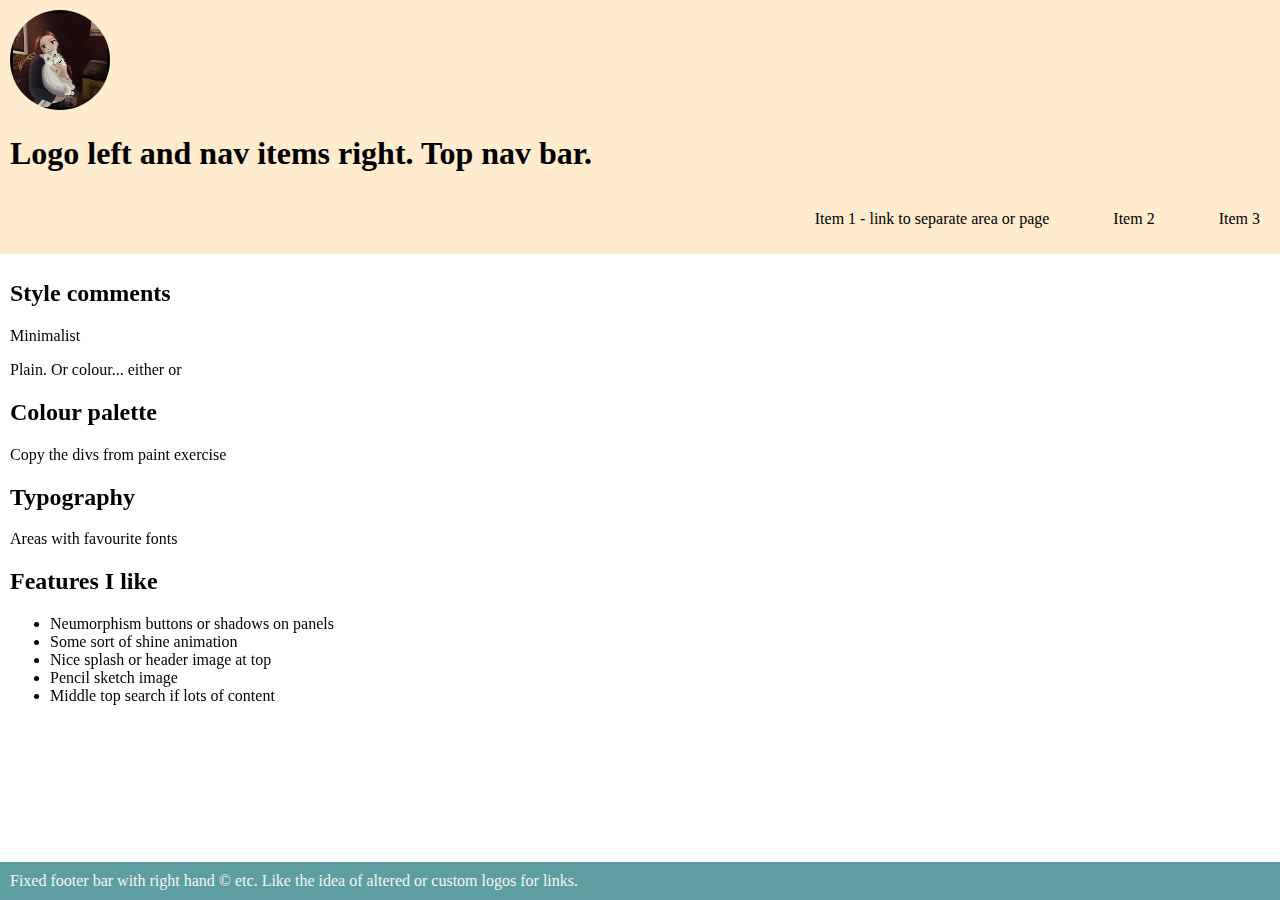
==== index.html @ b64f678e "fixing position and adding img" ====
<!DOCTYPE HTML>
<html>
<head>
<title>AG's Design Guide</title>
<link href="styles.css" rel="stylesheet">
</head>
<body>
    <header>
        <img alt="Nav avatar or logo" src="Aimi.jpeg">
        <h1>Logo left and nav items right. Top nav bar.</h1>
        <nav>
            <ul>
                <li>Item 1 - link to separate area or page</li>
                <li>Item 2</li>
                <li>Item 3</li>
            </ul>
        </nav>
    </header> 
    <main>
        <section>
            <h2>Style comments</h2>
            <p>Minimalist</p>
            <p>Plain. Or colour... either or</p>
        </section>
        <section>
            <h2>Colour palette</h2>
            <p>Copy the divs from paint exercise</p>
        </section>
        <section>
            <h2>Typography</h2>
            <p>Areas with favourite fonts</p>
        </section>
        <section>
            <h2>Features I like</h2>
            <ul>
                <li>Neumorphism buttons or shadows on panels</li>
                <li>Some sort of shine animation</li>
                <li>Nice splash or header image at top</li>
                <li>Pencil sketch image</li>
                <li>Middle top search if lots of content</li>
            </ul>
        </section>
    </main>
    <footer>Fixed footer bar with right hand &copy; etc.  Like the idea of altered or custom logos for links.</footer>   
</body>
</html>
---- styles.css ----
html {
    box-sizing: border-box;
    margin: 0;
    padding: 0;
}

body {
    margin: 0;
    padding: 0;
}

header {
    background-color: blanchedalmond;
    position: fixed;
    width: 100%;
    top: 0;
    margin: 0;
    padding: 10px;
}

img {
    border-radius: 50%;
    width: 100px;
    height: 100px;
}

nav li {
    display: inline-block;
    margin: 0 30px;
}

nav {
    float: right;
}

main {
    padding: 10px;
    position: relative;
    top: 250px;
}

footer {
    position: fixed;
    bottom: 0;
    width: 100%;
    background-color: cadetblue;
    color: whitesmoke;
    padding: 10px;
}
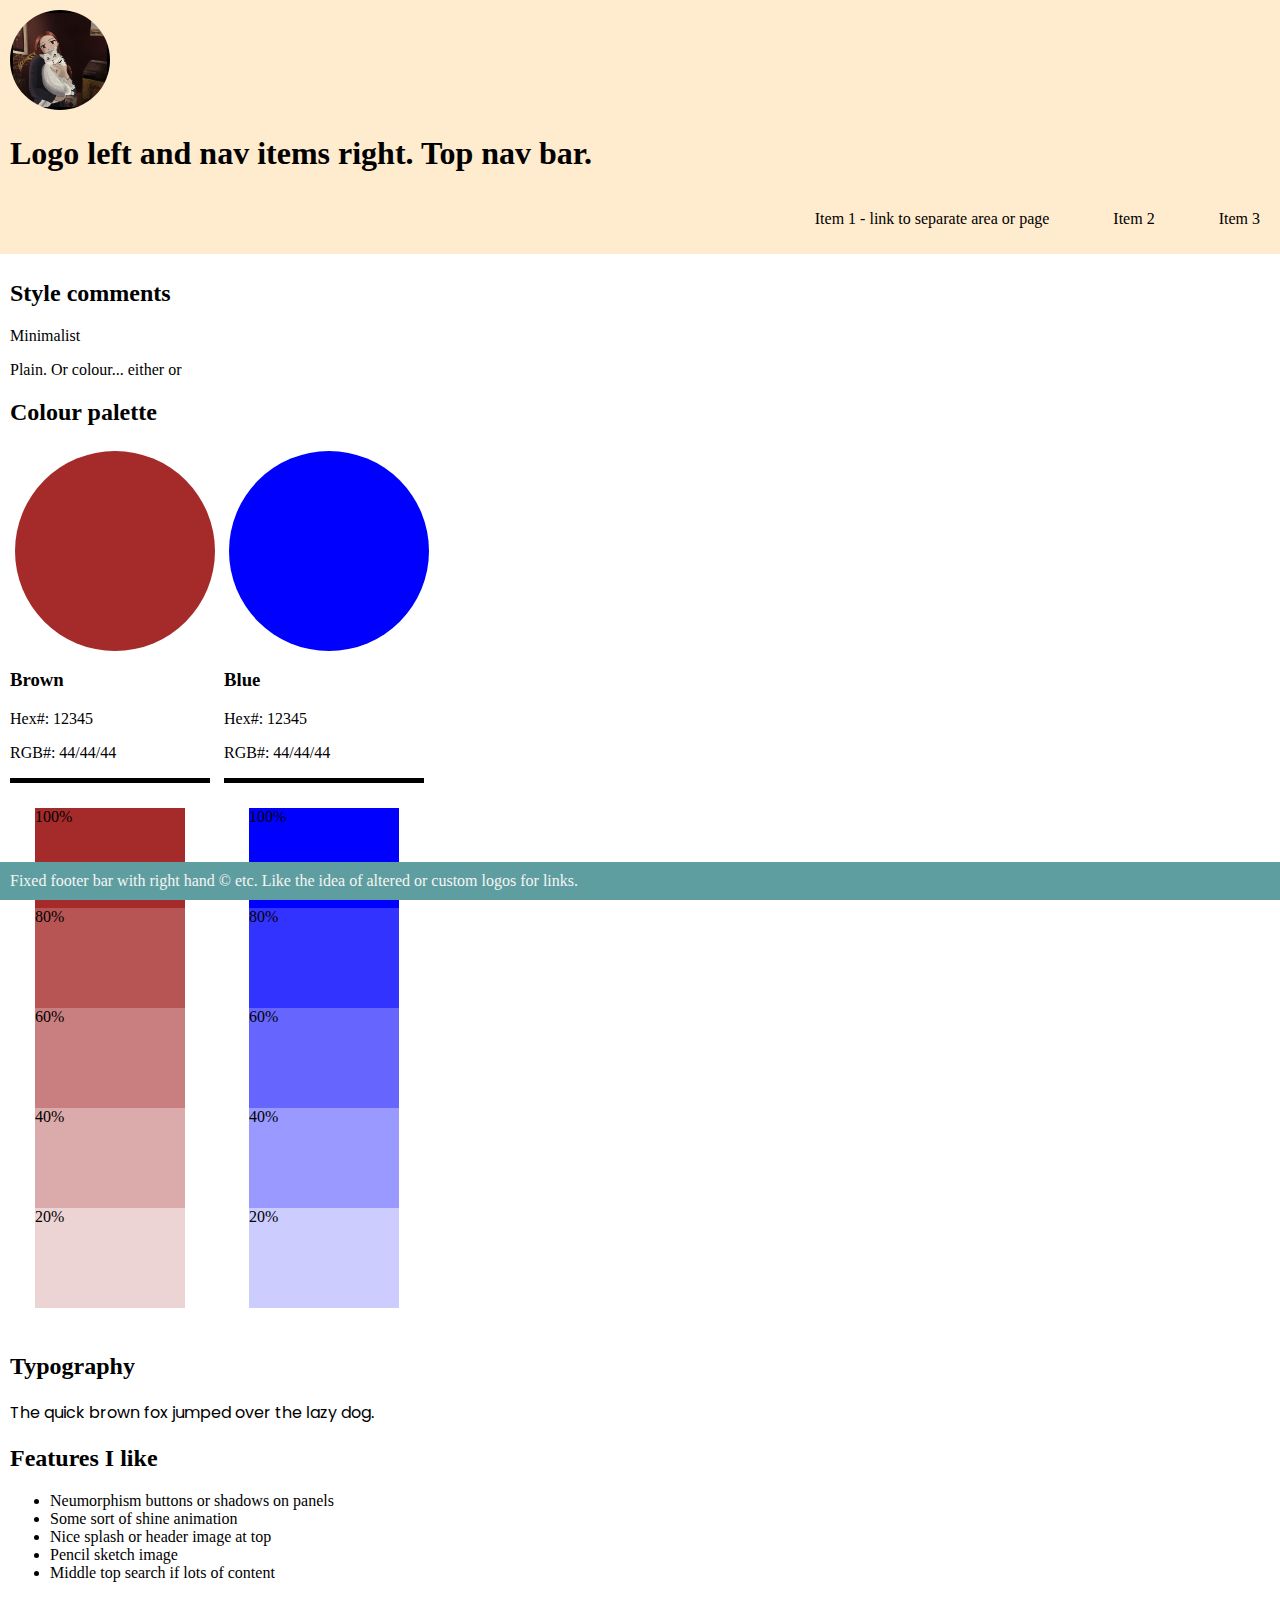
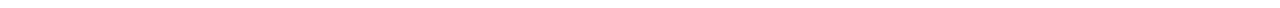
==== commit 27a700ff: "Some updates with gross colours" ====
--- a/index.html
+++ b/index.html
@@ -3,6 +3,9 @@
 <head>
 <title>AG's Design Guide</title>
 <link href="styles.css" rel="stylesheet">
+<link rel="preconnect" href="https://fonts.gstatic.com">
+<link href="https://fonts.googleapis.com/css2?family=Poppins:wght@100;300;700&display=swap" rel="stylesheet">
+<link href="https://fonts.googleapis.com/css2?family=Roboto:ital,wght@0,100;0,700;1,400&display=swap" rel="stylesheet">
 </head>
 <body>
     <header>
@@ -24,11 +27,42 @@
         </section>
         <section>
             <h2>Colour palette</h2>
-            <p>Copy the divs from paint exercise</p>
+            <div class="colourContainer">
+                <div class="brown"></div>
+                <div class="colourDetails">
+                    <h3>Brown</h3>
+                    <p>Hex#: 12345</p>
+                    <p>RGB#: 44/44/44</p>
+                </div>
+                <div class="strengthContainer">
+                    <div class="brown100">100%</div>
+                    <div class="brown80">80%</div>
+                    <div class="brown60">60%</div>
+                    <div class="brown40">40%</div>
+                    <div class="brown20">20%</div>
+                </div>
+            </div>
+            <div class="colourContainer">
+                <div class="blue"></div>
+                <div class="colourDetails">
+                    <h3>Blue</h3>
+                    <p>Hex#: 12345</p>
+                    <p>RGB#: 44/44/44</p>
+                </div>
+                <div class="strengthContainer">
+                    <div class="blue100">100%</div>
+                    <div class="blue80">80%</div>
+                    <div class="blue60">60%</div>
+                    <div class="blue40">40%</div>
+                    <div class="blue20">20%</div>
+                </div>
+            </div>
         </section>
         <section>
             <h2>Typography</h2>
-            <p>Areas with favourite fonts</p>
+            <div class="poppins">
+                The quick brown fox jumped over the lazy dog.
+            </div>
         </section>
         <section>
             <h2>Features I like</h2>
--- a/styles.css
+++ b/styles.css
@@ -16,6 +16,7 @@
     top: 0;
     margin: 0;
     padding: 10px;
+    z-index: 1;
 }
 
 img {
@@ -39,6 +40,104 @@
     top: 250px;
 }
 
+.colourContainer {
+    display: inline-block;
+}
+
+.brown {
+    display: block;
+    background-color: brown;
+    height: 200px;
+    width: 200px;
+    margin: 5px;
+    border-radius: 50%;
+    text-align: center;
+}
+
+.strengthContainer {
+    margin: 25px;
+}
+
+.brown100 {
+    background-color: rgba(165, 42, 42, 1);
+    height: 100px;
+    width: 150px;
+}
+
+.brown80 {
+    background-color: rgba(165, 42, 42, 0.8);
+    height: 100px;
+    width: 150px;
+}
+
+.brown60 {
+    background-color: rgba(165, 42, 42, 0.6);
+    height: 100px;
+    width: 150px;
+}
+
+.brown40 {
+    background-color: rgba(165, 42, 42, 0.4);
+    height: 100px;
+    width: 150px;
+}
+
+.brown20 {
+    background-color: rgba(165, 42, 42, 0.2);
+    height: 100px;
+    width: 150px;
+}
+
+
+.blue {
+    display: block;
+    background-color: rgba(0, 0, 255, 1);
+    height: 200px;
+    width: 200px;
+    margin: 5px;
+    border-radius: 50%;
+    text-align: center;
+}
+
+.blue100 {
+    background-color: rgba(0, 0, 255, 1);
+    height: 100px;
+    width: 150px;
+}
+
+.blue80 {
+    background-color: rgba(0, 0, 255, 0.8);
+    height: 100px;
+    width: 150px;
+}
+
+.blue60 {
+    background-color: rgba(0, 0, 255, 0.6);
+    height: 100px;
+    width: 150px;
+}
+
+.blue40 {
+    background-color: rgba(0, 0, 255, 0.4);
+    height: 100px;
+    width: 150px;
+}
+
+.blue20 {
+    background-color: rgba(0, 0, 255, 0.2);
+    height: 100px;
+    width: 150px;
+}
+
+.colourDetails {
+    border-bottom: 5px solid black;
+    width: 200px;
+}
+
+.poppins {
+    font-family: 'Poppins', sans-serif;
+}
+
 footer {
     position: fixed;
     bottom: 0;
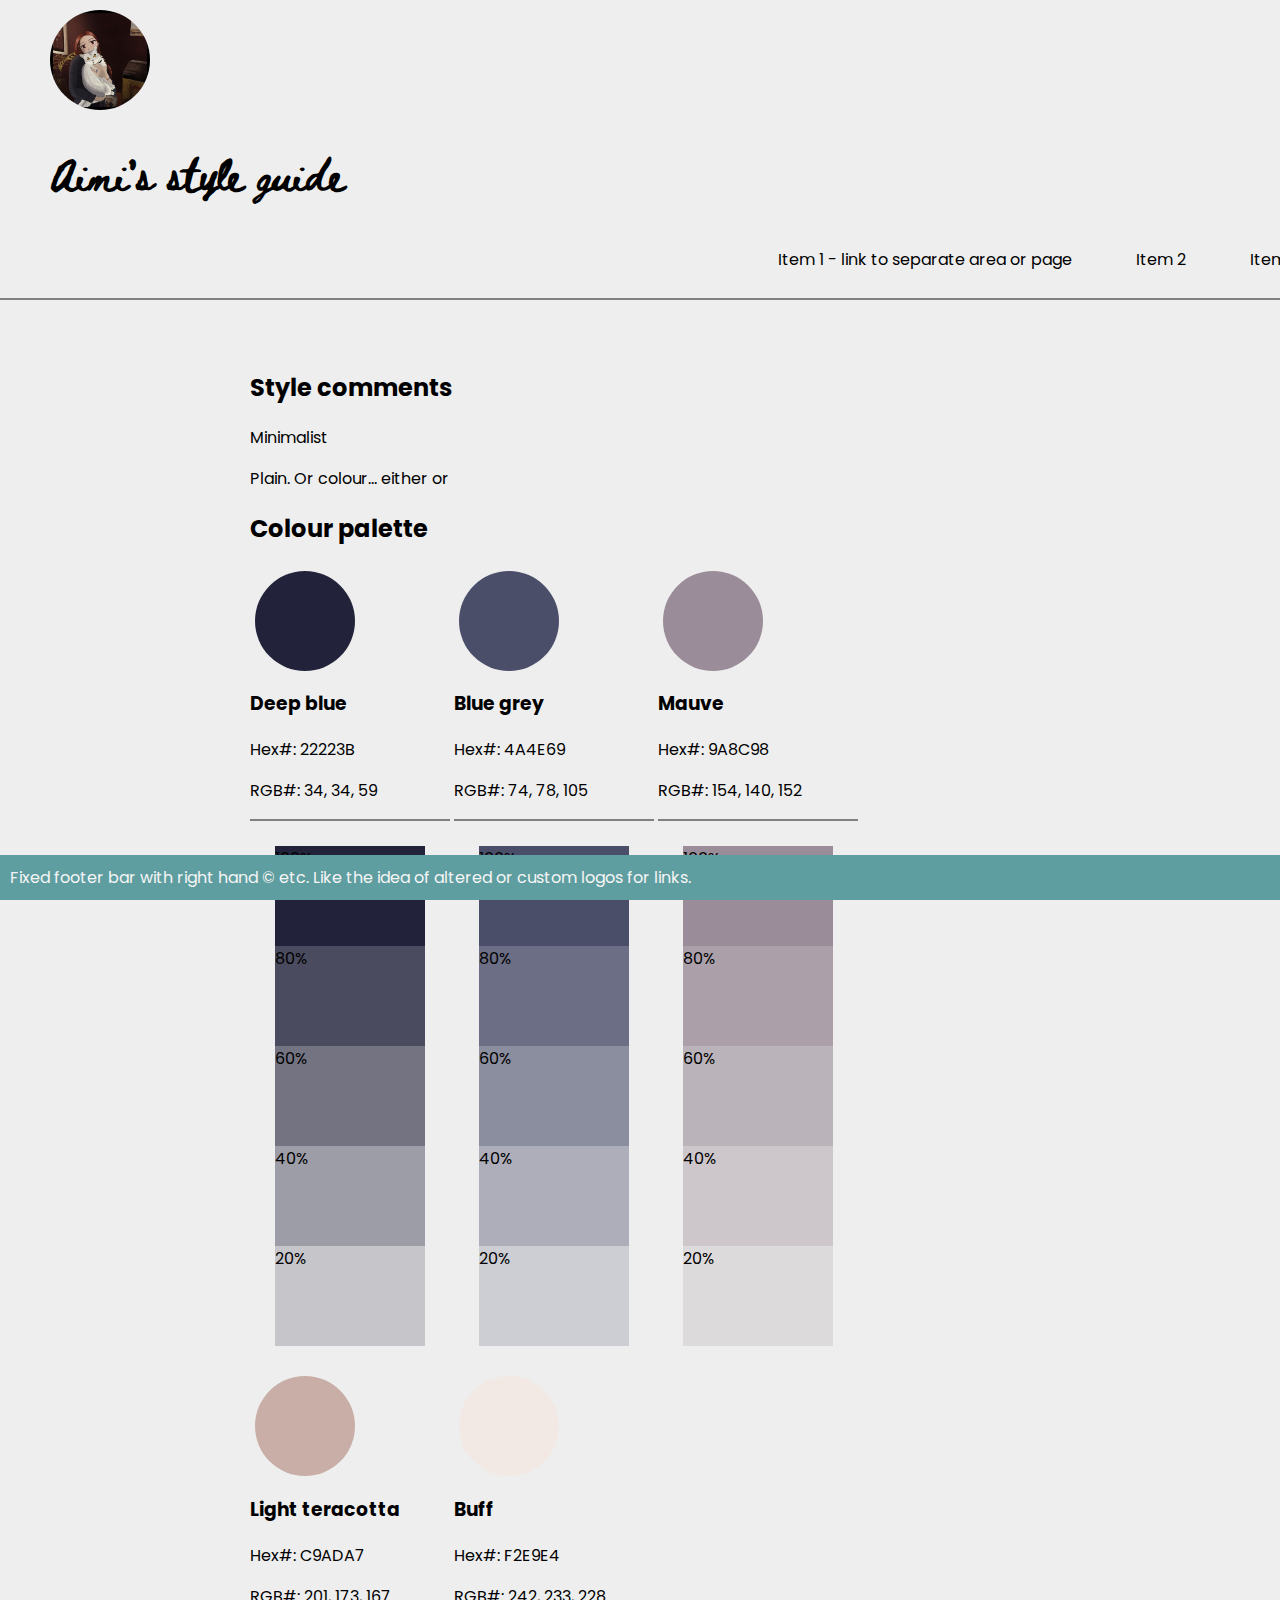
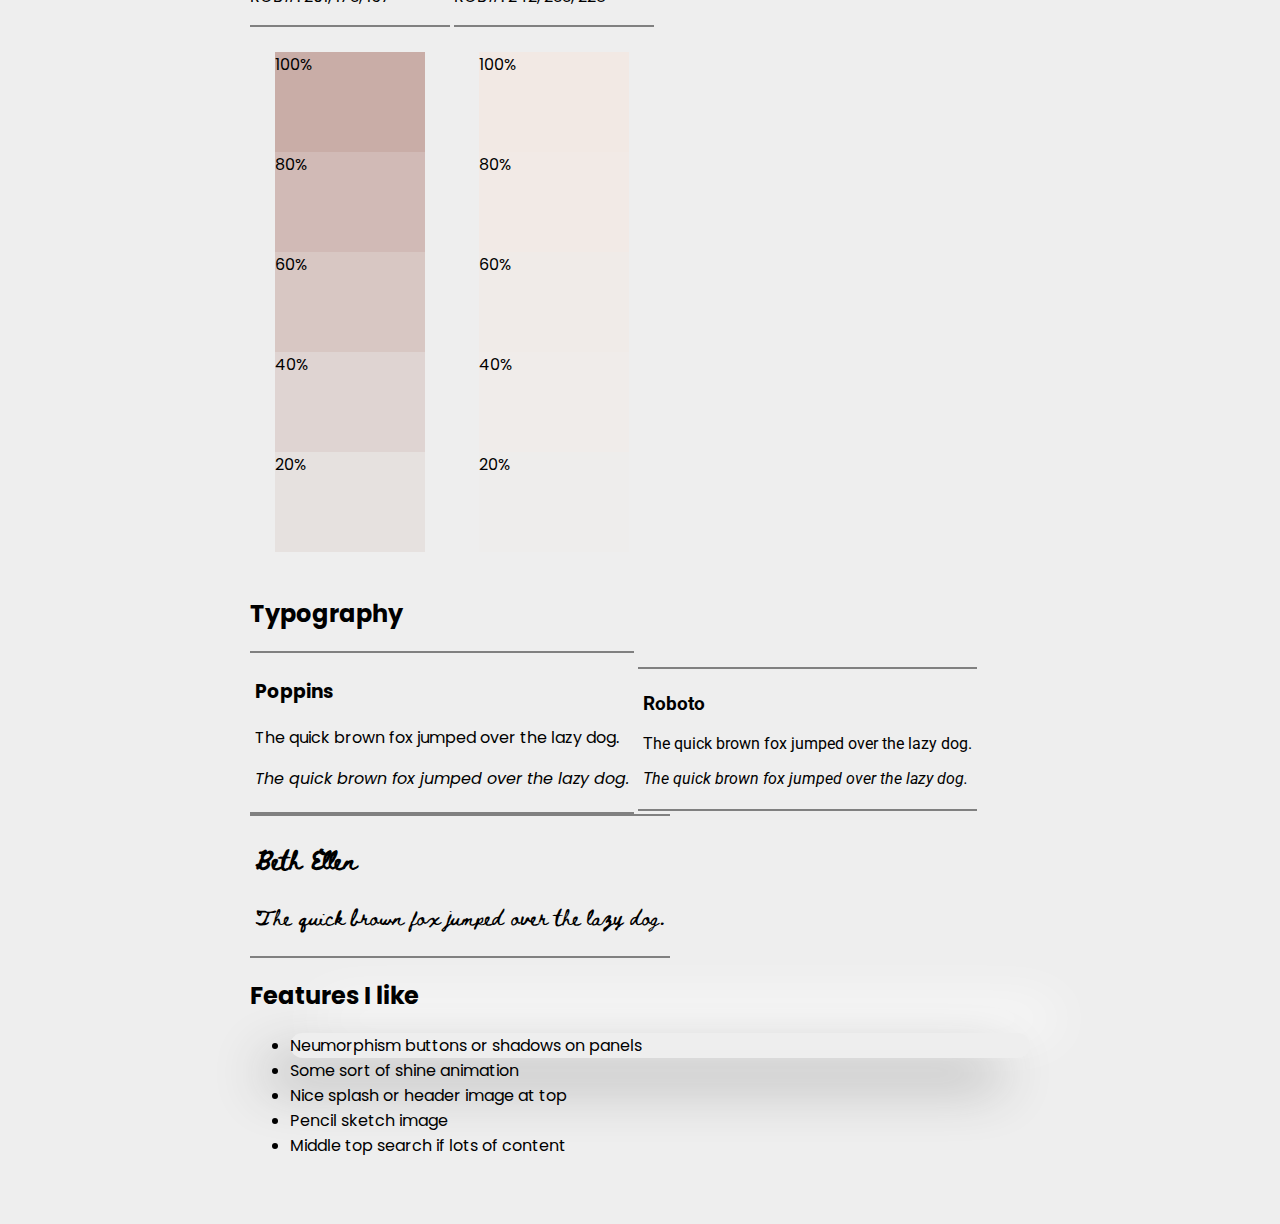
==== commit 34ce1320: "making it look nice" ====
--- a/index.html
+++ b/index.html
@@ -4,13 +4,14 @@
 <title>AG's Design Guide</title>
 <link href="styles.css" rel="stylesheet">
 <link rel="preconnect" href="https://fonts.gstatic.com">
-<link href="https://fonts.googleapis.com/css2?family=Poppins:wght@100;300;700&display=swap" rel="stylesheet">
+<link href="https://fonts.googleapis.com/css2?family=Poppins:ital,wght@0,100;0,400;0,700;1,100&display=swap" rel="stylesheet">
 <link href="https://fonts.googleapis.com/css2?family=Roboto:ital,wght@0,100;0,700;1,400&display=swap" rel="stylesheet">
+<link href="https://fonts.googleapis.com/css2?family=Beth+Ellen&display=swap" rel="stylesheet">
 </head>
 <body>
     <header>
         <img alt="Nav avatar or logo" src="Aimi.jpeg">
-        <h1>Logo left and nav items right. Top nav bar.</h1>
+        <h1>Aimi's style guide</h1>
         <nav>
             <ul>
                 <li>Item 1 - link to separate area or page</li>
@@ -28,46 +29,102 @@
         <section>
             <h2>Colour palette</h2>
             <div class="colourContainer">
-                <div class="brown"></div>
+                <div class="colour1"></div>
                 <div class="colourDetails">
-                    <h3>Brown</h3>
-                    <p>Hex#: 12345</p>
-                    <p>RGB#: 44/44/44</p>
+                    <h3>Deep blue</h3>
+                    <p>Hex#: 22223B</p>
+                    <p>RGB#: 34, 34, 59</p>
                 </div>
                 <div class="strengthContainer">
-                    <div class="brown100">100%</div>
-                    <div class="brown80">80%</div>
-                    <div class="brown60">60%</div>
-                    <div class="brown40">40%</div>
-                    <div class="brown20">20%</div>
+                    <div class="colour1-100 colourswatch">100%</div>
+                    <div class="colour1-80 colourswatch">80%</div>
+                    <div class="colour1-60 colourswatch">60%</div>
+                    <div class="colour1-40 colourswatch">40%</div>
+                    <div class="colour1-20 colourswatch">20%</div>
                 </div>
             </div>
             <div class="colourContainer">
-                <div class="blue"></div>
+                <div class="colour2"></div>
                 <div class="colourDetails">
-                    <h3>Blue</h3>
-                    <p>Hex#: 12345</p>
-                    <p>RGB#: 44/44/44</p>
+                    <h3>Blue grey</h3>
+                    <p>Hex#: 4A4E69</p>
+                    <p>RGB#: 74, 78, 105</p>
                 </div>
                 <div class="strengthContainer">
-                    <div class="blue100">100%</div>
-                    <div class="blue80">80%</div>
-                    <div class="blue60">60%</div>
-                    <div class="blue40">40%</div>
-                    <div class="blue20">20%</div>
+                    <div class="colour2-100 colourswatch">100%</div>
+                    <div class="colour2-80 colourswatch">80%</div>
+                    <div class="colour2-60 colourswatch">60%</div>
+                    <div class="colour2-40 colourswatch">40%</div>
+                    <div class="colour2-20 colourswatch">20%</div>
+                </div>
+            </div>
+            <div class="colourContainer">
+                <div class="colour3"></div>
+                <div class="colourDetails">
+                    <h3>Mauve</h3>
+                    <p>Hex#: 9A8C98</p>
+                    <p>RGB#: 154, 140, 152</p>
+                </div>
+                <div class="strengthContainer">
+                    <div class="colour3-100 colourswatch">100%</div>
+                    <div class="colour3-80 colourswatch">80%</div>
+                    <div class="colour3-60 colourswatch">60%</div>
+                    <div class="colour3-40 colourswatch">40%</div>
+                    <div class="colour3-20 colourswatch">20%</div>
+                </div>
+            </div>
+            <div class="colourContainer">
+                <div class="colour4"></div>
+                <div class="colourDetails">
+                    <h3>Light teracotta</h3>
+                    <p>Hex#: C9ADA7</p>
+                    <p>RGB#: 201, 173, 167</p>
+                </div>
+                <div class="strengthContainer">
+                    <div class="colour4-100 colourswatch">100%</div>
+                    <div class="colour4-80 colourswatch">80%</div>
+                    <div class="colour4-60 colourswatch">60%</div>
+                    <div class="colour4-40 colourswatch">40%</div>
+                    <div class="colour4-20 colourswatch">20%</div>
+                </div>
+            </div>
+            <div class="colourContainer">
+                <div class="colour5"></div>
+                <div class="colourDetails">
+                    <h3>Buff</h3>
+                    <p>Hex#: F2E9E4</p>
+                    <p>RGB#: 242, 233, 228</p>
+                </div>
+                <div class="strengthContainer">
+                    <div class="colour5-100 colourswatch">100%</div>
+                    <div class="colour5-80 colourswatch">80%</div>
+                    <div class="colour5-60 colourswatch">60%</div>
+                    <div class="colour5-40 colourswatch">40%</div>
+                    <div class="colour5-20 colourswatch">20%</div>
                 </div>
             </div>
         </section>
         <section>
             <h2>Typography</h2>
-            <div class="poppins">
-                The quick brown fox jumped over the lazy dog.
+            <div class="fontcontainer">
+                <h3>Poppins</h3>
+                <p>The quick brown fox jumped over the lazy dog.</p>
+                <p class="italic">The quick brown fox jumped over the lazy dog.</p>
+            </div>
+            <div class="fontcontainer font2">
+                <h3>Roboto</h3>
+                <p>The quick brown fox jumped over the lazy dog.</p>
+                <p class="italic">The quick brown fox jumped over the lazy dog.</p>
+            </div>
+            <div class="fontcontainer font3">
+                <h3>Beth Ellen</h3>
+                <p>The quick brown fox jumped over the lazy dog.</p>
             </div>
         </section>
         <section>
             <h2>Features I like</h2>
             <ul>
-                <li>Neumorphism buttons or shadows on panels</li>
+                <div class="neumopanel"><li>Neumorphism buttons or shadows on panels</li></div>
                 <li>Some sort of shine animation</li>
                 <li>Nice splash or header image at top</li>
                 <li>Pencil sketch image</li>
--- a/styles.css
+++ b/styles.css
@@ -2,27 +2,39 @@
     box-sizing: border-box;
     margin: 0;
     padding: 0;
+    font-family: 'Poppins', sans-serif;
 }
 
 body {
     margin: 0;
     padding: 0;
+    background-color: rgb(238, 238, 238);
 }
 
 header {
-    background-color: blanchedalmond;
+    background-color: rgb(238, 238, 238);
     position: fixed;
     width: 100%;
     top: 0;
     margin: 0;
-    padding: 10px;
+    padding: 10px 50px;
     z-index: 1;
+    border-bottom: 2px solid grey;
+}
+
+h1 {
+    font-family: 'Beth Ellen', cursive;
 }
 
 img {
     border-radius: 50%;
     width: 100px;
     height: 100px;
+}
+
+nav {
+    float: right;
+    display: inline;
 }
 
 nav li {
@@ -30,25 +42,21 @@
     margin: 0 30px;
 }
 
-nav {
-    float: right;
-}
-
 main {
-    padding: 10px;
+    padding: 50px 250px;
     position: relative;
-    top: 250px;
+    top: 300px;
 }
 
 .colourContainer {
     display: inline-block;
 }
 
-.brown {
-    display: block;
-    background-color: brown;
-    height: 200px;
-    width: 200px;
+.colour1 {
+    display: block;
+    background-color: rgba(34, 34, 59, 1);
+    height: 100px;
+    width: 100px;
     margin: 5px;
     border-radius: 50%;
     text-align: center;
@@ -58,84 +66,181 @@
     margin: 25px;
 }
 
-.brown100 {
-    background-color: rgba(165, 42, 42, 1);
+.colourswatch {
     height: 100px;
     width: 150px;
 }
 
-.brown80 {
-    background-color: rgba(165, 42, 42, 0.8);
-    height: 100px;
-    width: 150px;
-}
-
-.brown60 {
-    background-color: rgba(165, 42, 42, 0.6);
-    height: 100px;
-    width: 150px;
-}
-
-.brown40 {
-    background-color: rgba(165, 42, 42, 0.4);
-    height: 100px;
-    width: 150px;
-}
-
-.brown20 {
-    background-color: rgba(165, 42, 42, 0.2);
-    height: 100px;
-    width: 150px;
-}
-
-
-.blue {
-    display: block;
-    background-color: rgba(0, 0, 255, 1);
-    height: 200px;
+.colour1-100 {
+    background-color: rgba(34, 34, 59, 1);
+}
+
+.colour1-80 {
+    background-color: rgba(34, 34, 59, 0.8);
+}
+
+.colour1-60 {
+    background-color: rgba(34, 34, 59, 0.6);
+}
+
+.colour1-40 {
+    background-color: rgba(34, 34, 59, 0.4);
+}
+
+.colour1-20 {
+    background-color: rgba(34, 34, 59, 0.2);
+}
+
+
+.colour2 {
+    display: block;
+    background-color: rgba(74, 78, 105, 1);
+    height: 100px;
+    width: 100px;
+    margin: 5px;
+    border-radius: 50%;
+    text-align: center;
+}
+
+.colour2-100 {
+    background-color: rgba(74, 78, 105, 1);
+}
+
+.colour2-80 {
+    background-color: rgba(74, 78, 105, 0.8);
+}
+
+.colour2-60 {
+    background-color: rgba(74, 78, 105, 0.6);
+}
+
+.colour2-40 {
+    background-color: rgba(74, 78, 105, 0.4);
+}
+
+.colour2-20 {
+    background-color: rgba(74, 78, 105, 0.2);
+}
+
+.colour3 {
+    display: block;
+    background-color: rgba(154, 140, 152, 1);
+    height: 100px;
+    width: 100px;
+    margin: 5px;
+    border-radius: 50%;
+    text-align: center;
+}
+
+.colour3-100 {
+    background-color: rgba(154, 140, 152, 1);
+}
+
+.colour3-80 {
+    background-color: rgba(154, 140, 152, 0.8);
+}
+
+.colour3-60 {
+    background-color: rgba(154, 140, 152, 0.6);
+}
+
+.colour3-40 {
+    background-color: rgba(154, 140, 152, 0.4);
+}
+
+.colour3-20 {
+    background-color: rgba(154, 140, 152, 0.2);
+}
+
+.colour4 {
+    display: block;
+    background-color: rgba(201, 173, 167, 1);
+    height: 100px;
+    width: 100px;
+    margin: 5px;
+    border-radius: 50%;
+    text-align: center;
+}
+
+.colour4-100 {
+    background-color: rgba(201, 173, 167, 1);
+}
+
+.colour4-80 {
+    background-color: rgba(201, 173, 167, 0.8);
+}
+
+.colour4-60 {
+    background-color: rgba(201, 173, 167, 0.6);
+}
+
+.colour4-40 {
+    background-color: rgba(201, 173, 167, 0.4);
+}
+
+.colour4-20 {
+    background-color: rgba(201, 173, 167, 0.2);
+}
+
+.colour5 {
+    display: block;
+    background-color: rgba(242, 233, 228, 1);
+    height: 100px;
+    width: 100px;
+    margin: 5px;
+    border-radius: 50%;
+    text-align: center;
+}
+
+.colour5-100 {
+    background-color: rgba(242, 233, 228, 1);
+}
+
+.colour5-80 {
+    background-color: rgba(242, 233, 228, 0.8);
+}
+
+.colour5-60 {
+    background-color: rgba(242, 233, 228, 0.6);
+}
+
+.colour5-40 {
+    background-color: rgba(242, 233, 228, 0.4);
+}
+
+.colour5-20 {
+    background-color: rgba(242, 233, 228, 0.2);
+}
+
+.colourDetails {
+    border-bottom: 2px solid grey;
     width: 200px;
-    margin: 5px;
-    border-radius: 50%;
-    text-align: center;
-}
-
-.blue100 {
-    background-color: rgba(0, 0, 255, 1);
-    height: 100px;
-    width: 150px;
-}
-
-.blue80 {
-    background-color: rgba(0, 0, 255, 0.8);
-    height: 100px;
-    width: 150px;
-}
-
-.blue60 {
-    background-color: rgba(0, 0, 255, 0.6);
-    height: 100px;
-    width: 150px;
-}
-
-.blue40 {
-    background-color: rgba(0, 0, 255, 0.4);
-    height: 100px;
-    width: 150px;
-}
-
-.blue20 {
-    background-color: rgba(0, 0, 255, 0.2);
-    height: 100px;
-    width: 150px;
-}
-
-.colourDetails {
-    border-bottom: 5px solid black;
-    width: 200px;
-}
-
-.poppins {
-    font-family: 'Poppins', sans-serif;
+}
+
+.fontcontainer {
+    border-top: 2px solid grey;
+    border-bottom: 2px solid grey;
+    display: inline-block;
+    padding: 5px;
+}
+
+.italic {
+    font-style: italic;
+}
+
+.font2 {
+    font-family: 'Roboto', sans-serif;
+}
+
+.font3 {
+    font-family: 'Beth Ellen', 'cursive';
+}
+
+.neumopanel {
+    border-radius: 57px;
+    background: #eeeeee;
+    box-shadow:  -27px 27px 54px #ababab,
+             27px -27px 54px #ffffff;
 }
 
 footer {
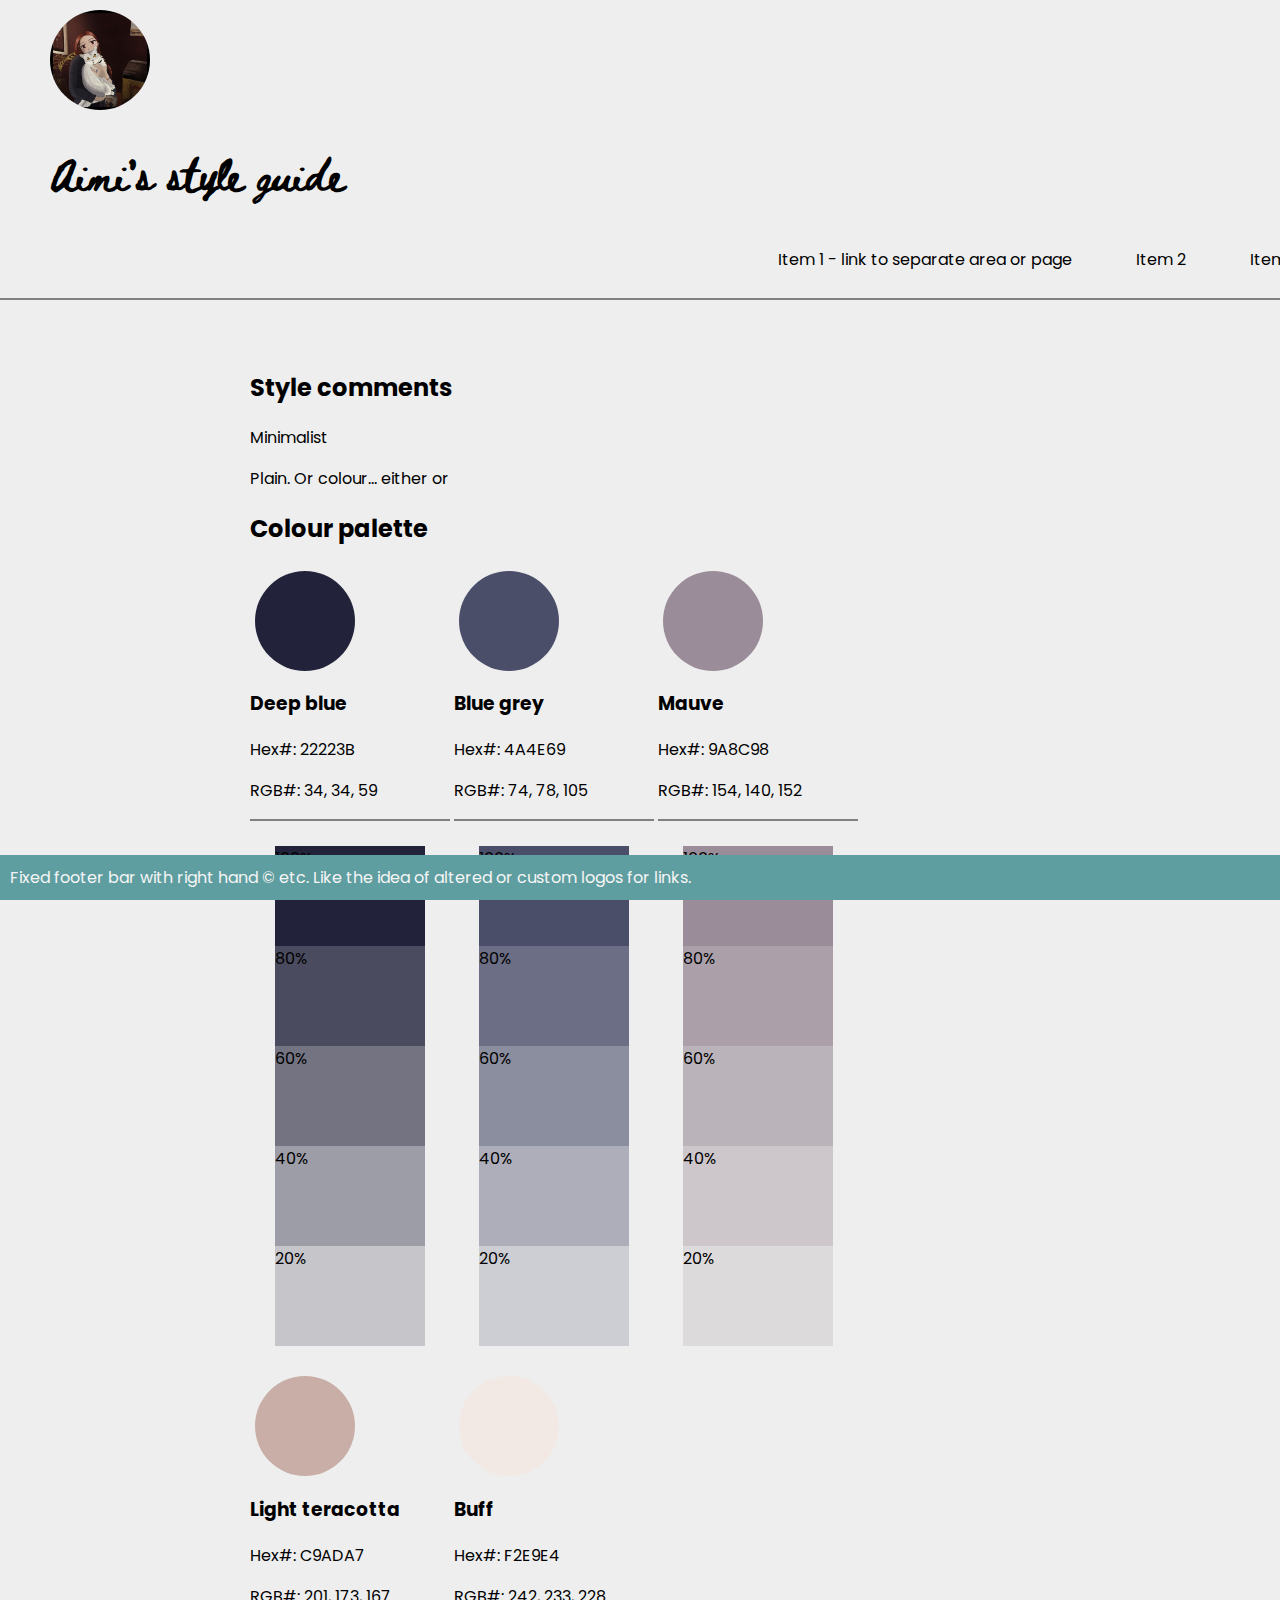
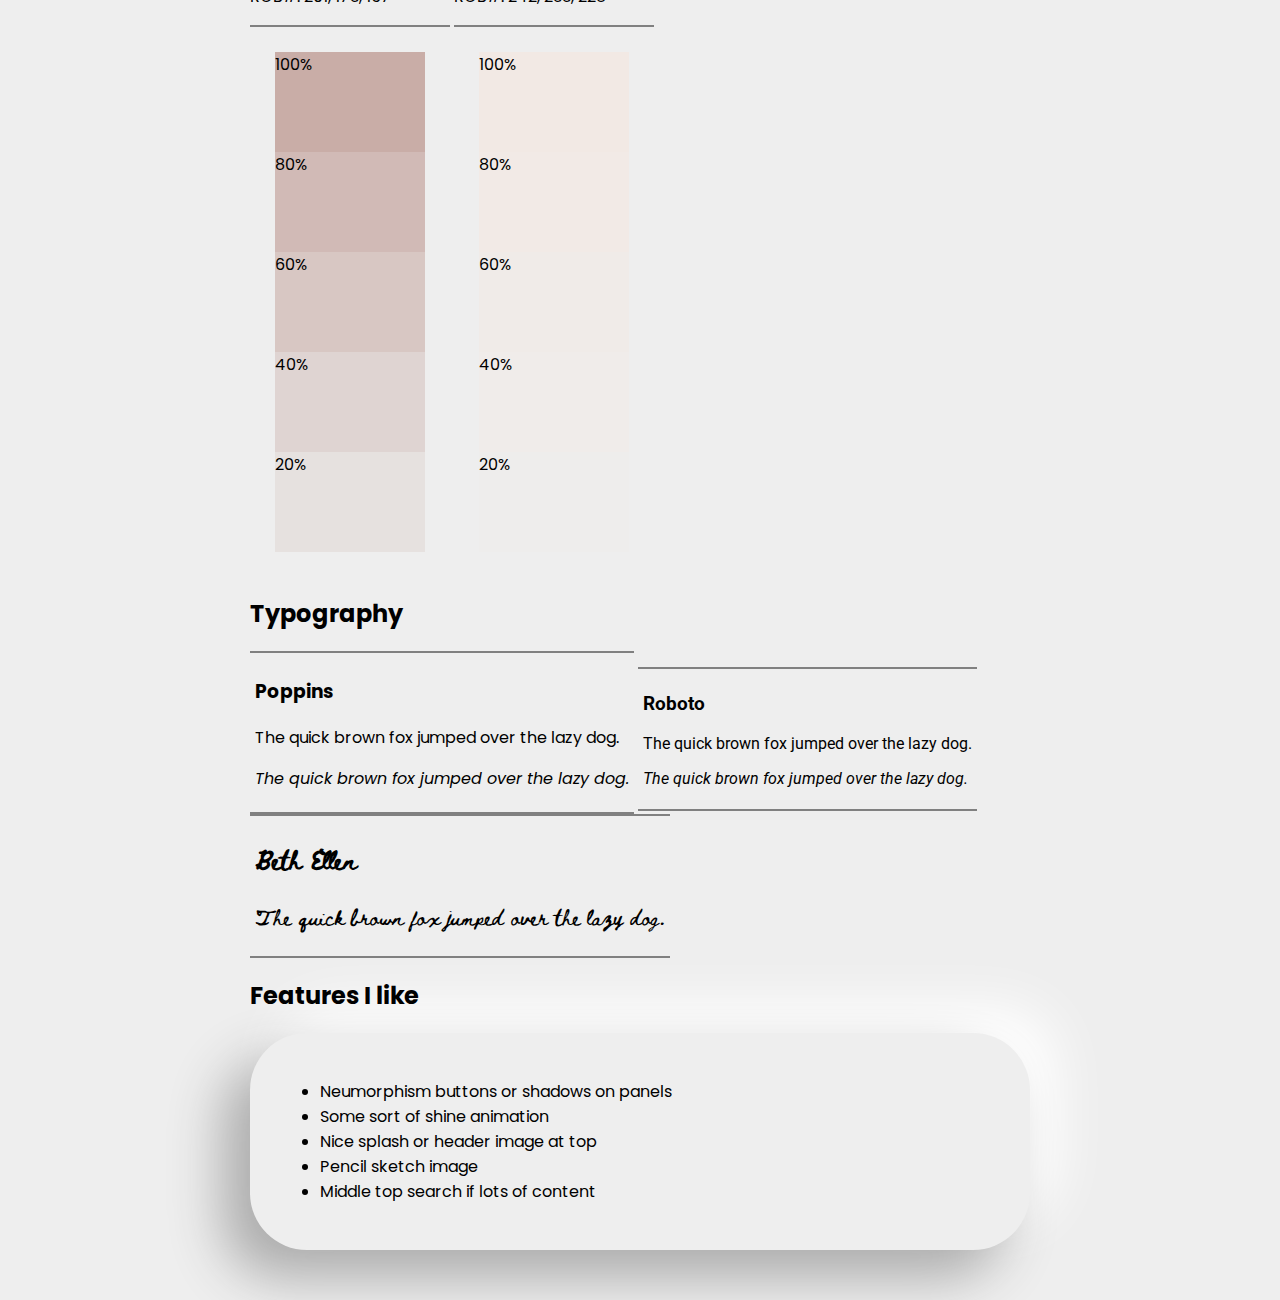
==== commit 292f8194: "further tweaks" ====
--- a/index.html
+++ b/index.html
@@ -123,13 +123,15 @@
         </section>
         <section>
             <h2>Features I like</h2>
+            <div class="neumopanel">
             <ul>
-                <div class="neumopanel"><li>Neumorphism buttons or shadows on panels</li></div>
+                <li>Neumorphism buttons or shadows on panels</li>
                 <li>Some sort of shine animation</li>
                 <li>Nice splash or header image at top</li>
                 <li>Pencil sketch image</li>
                 <li>Middle top search if lots of content</li>
             </ul>
+            </div>
         </section>
     </main>
     <footer>Fixed footer bar with right hand &copy; etc.  Like the idea of altered or custom logos for links.</footer>   
--- a/styles.css
+++ b/styles.css
@@ -237,6 +237,7 @@
 }
 
 .neumopanel {
+    padding: 30px;
     border-radius: 57px;
     background: #eeeeee;
     box-shadow:  -27px 27px 54px #ababab,
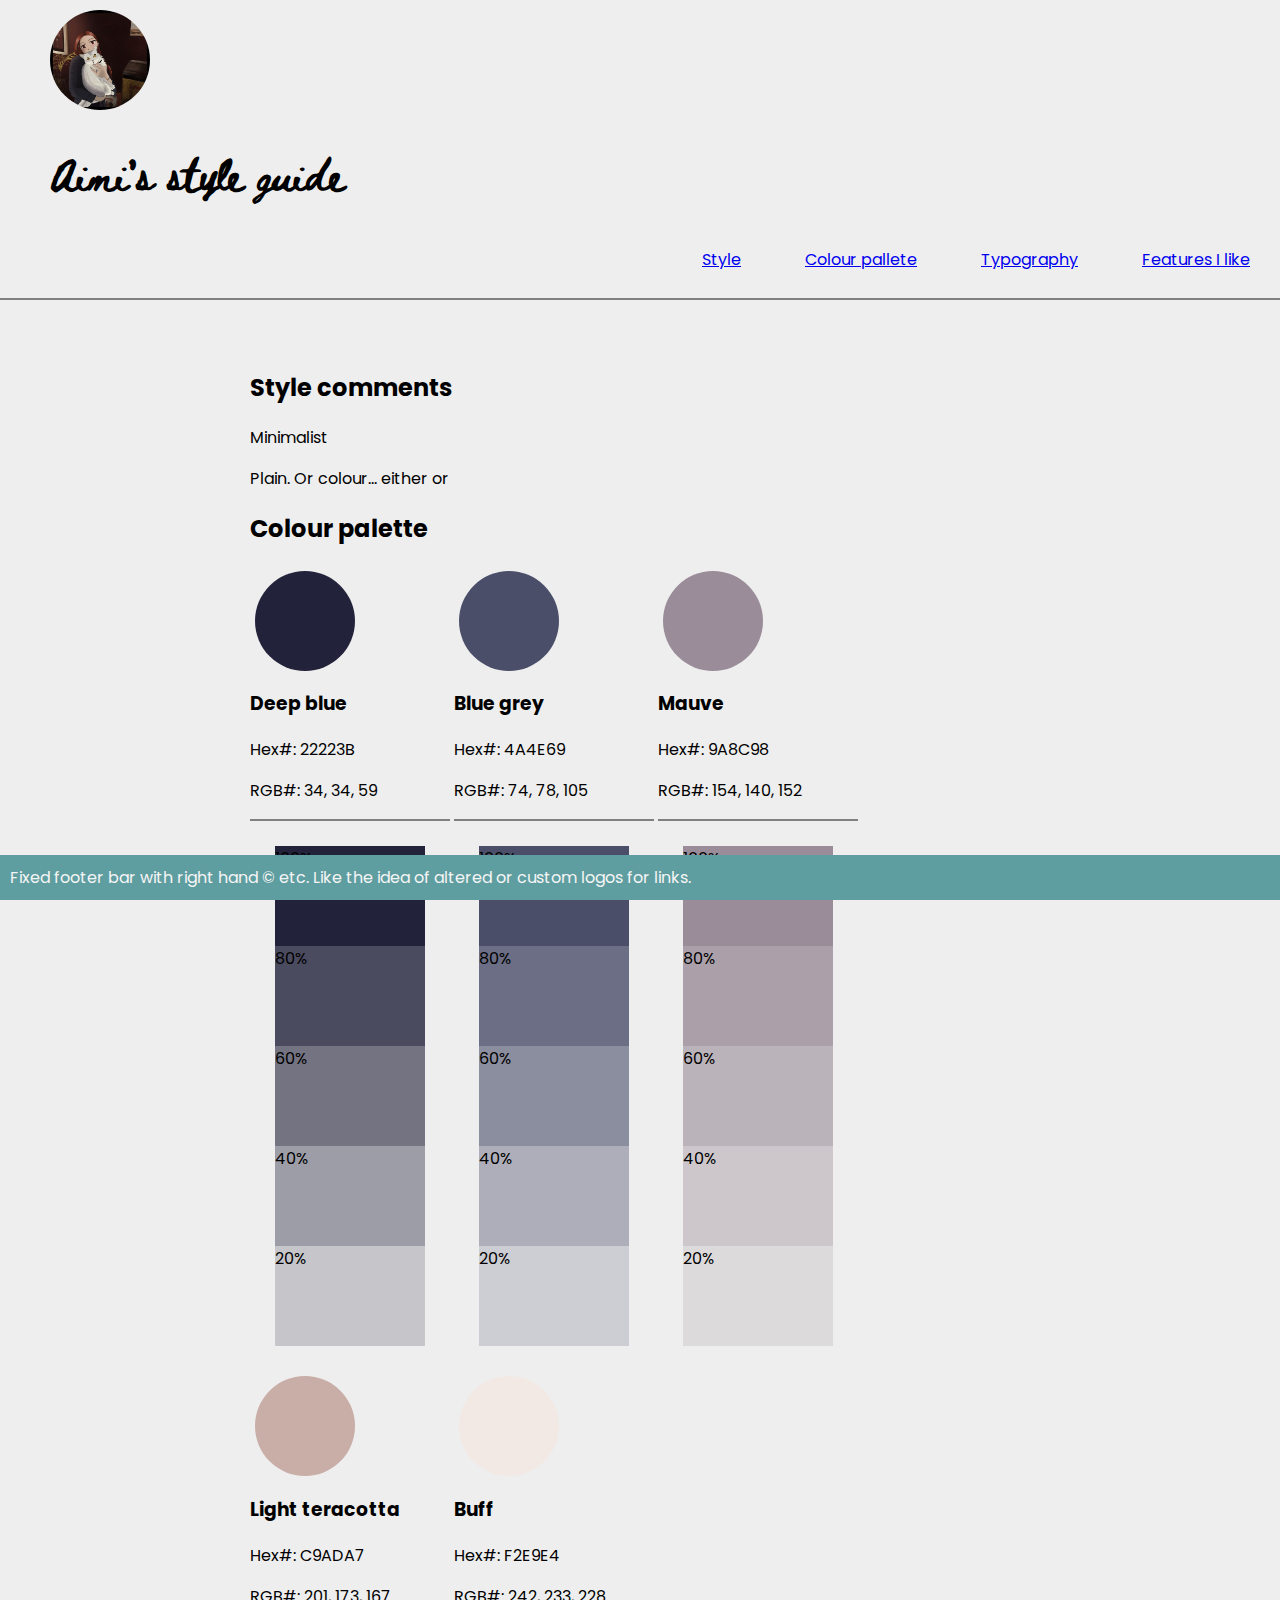
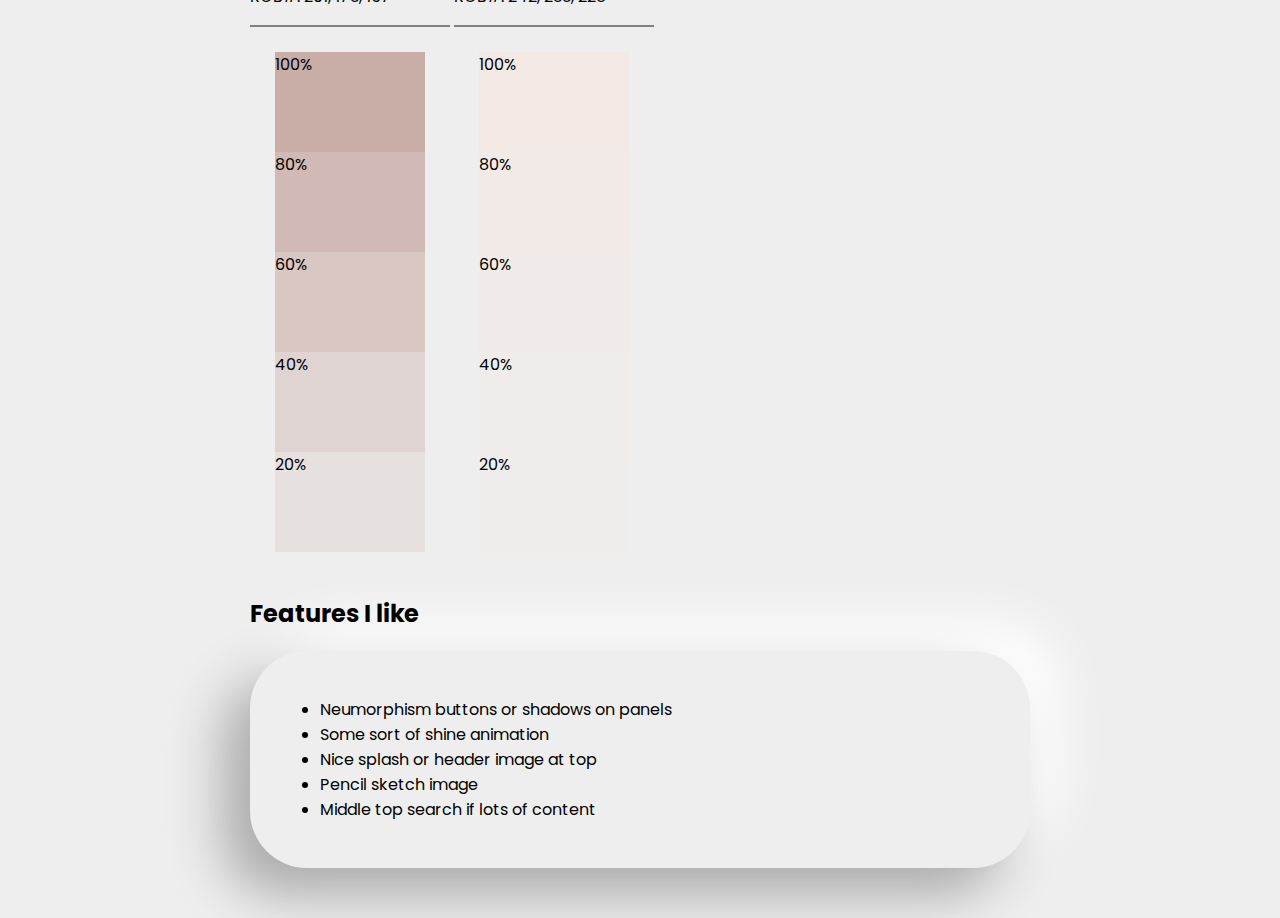
==== commit fa41dda7: "splitting out a page" ====
--- a/index.html
+++ b/index.html
@@ -14,19 +14,20 @@
         <h1>Aimi's style guide</h1>
         <nav>
             <ul>
-                <li>Item 1 - link to separate area or page</li>
-                <li>Item 2</li>
-                <li>Item 3</li>
+                <li><a href="#Style">Style</a></li>
+                <li><a href="#Pallete">Colour pallete</a></li>
+                <li><a href="Typography">Typography</a></li>
+                <li><a href="#Features">Features I like</a></li>
             </ul>
         </nav>
     </header> 
     <main>
-        <section>
-            <h2>Style comments</h2>
+        <section id="Style">
+            <h2 >Style comments</h2>
             <p>Minimalist</p>
             <p>Plain. Or colour... either or</p>
         </section>
-        <section>
+        <section id="Pallete">
             <h2>Colour palette</h2>
             <div class="colourContainer">
                 <div class="colour1"></div>
@@ -104,24 +105,7 @@
                 </div>
             </div>
         </section>
-        <section>
-            <h2>Typography</h2>
-            <div class="fontcontainer">
-                <h3>Poppins</h3>
-                <p>The quick brown fox jumped over the lazy dog.</p>
-                <p class="italic">The quick brown fox jumped over the lazy dog.</p>
-            </div>
-            <div class="fontcontainer font2">
-                <h3>Roboto</h3>
-                <p>The quick brown fox jumped over the lazy dog.</p>
-                <p class="italic">The quick brown fox jumped over the lazy dog.</p>
-            </div>
-            <div class="fontcontainer font3">
-                <h3>Beth Ellen</h3>
-                <p>The quick brown fox jumped over the lazy dog.</p>
-            </div>
-        </section>
-        <section>
+        <section id="Features">
             <h2>Features I like</h2>
             <div class="neumopanel">
             <ul>
--- a/styles.css
+++ b/styles.css
@@ -34,7 +34,8 @@
 
 nav {
     float: right;
-    display: inline;
+    display: block;
+    margin-right: 50px;
 }
 
 nav li {
@@ -242,6 +243,10 @@
     background: #eeeeee;
     box-shadow:  -27px 27px 54px #ababab,
              27px -27px 54px #ffffff;
+}
+
+#Typography {
+    margin-top: 350px;
 }
 
 footer {
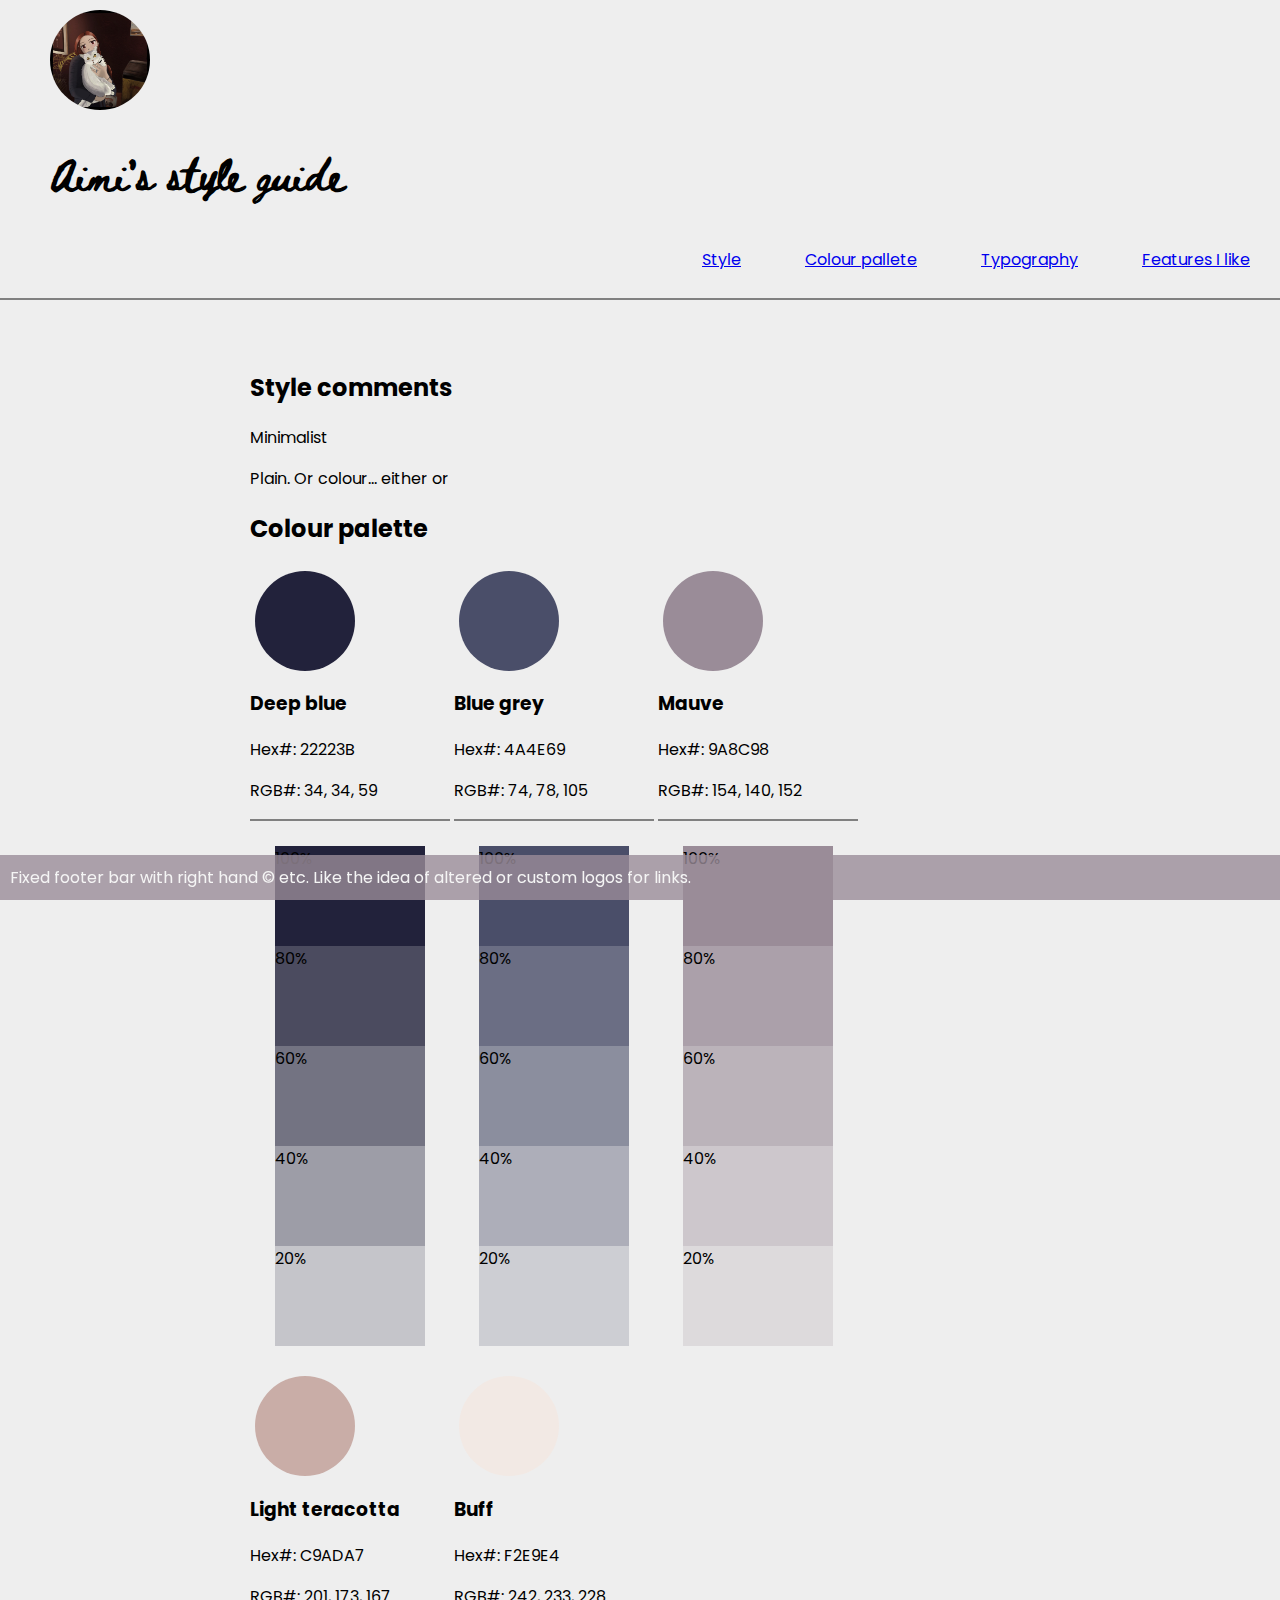
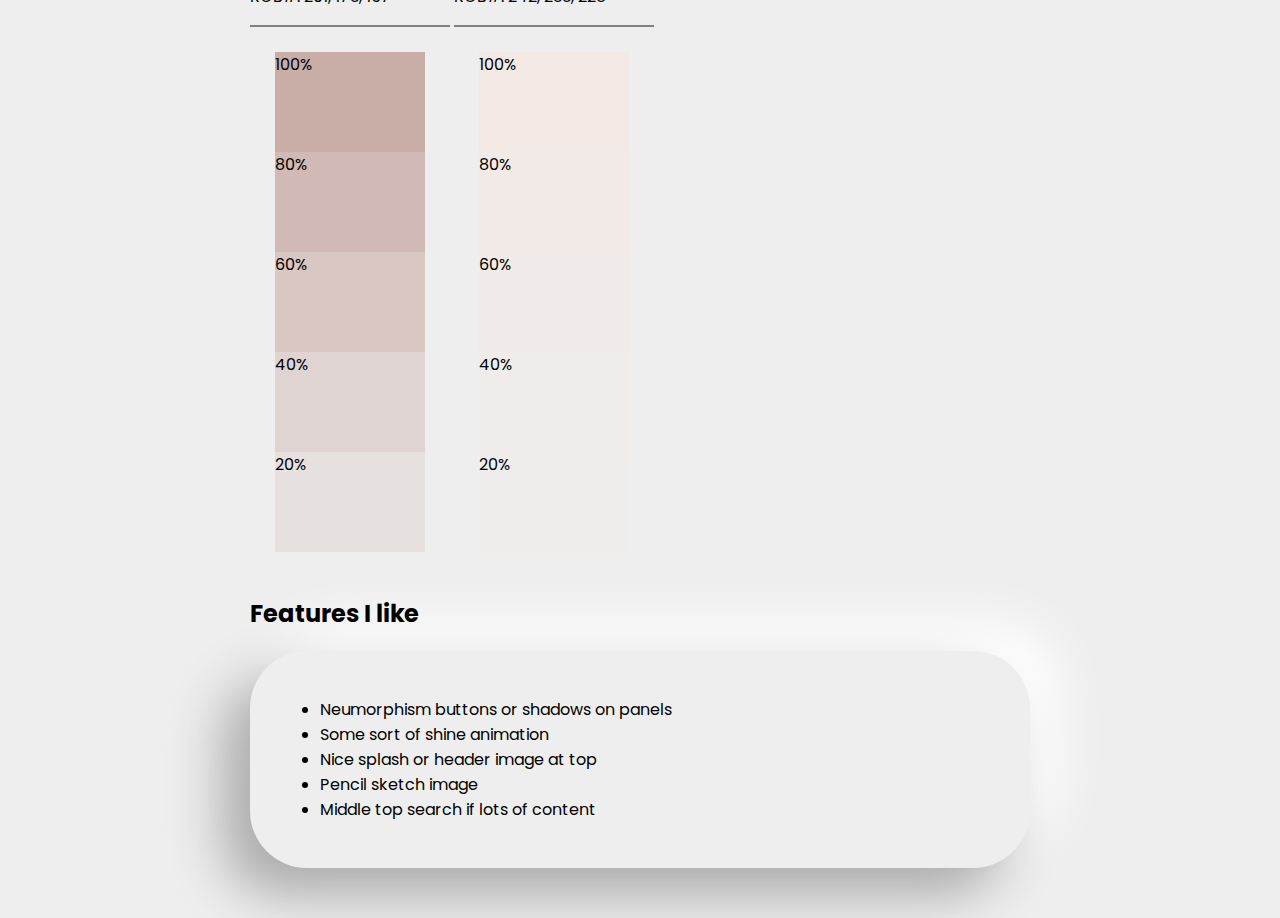
==== commit 9b023fb3: "trying to fix sep page" ====
--- a/index.html
+++ b/index.html
@@ -16,7 +16,7 @@
             <ul>
                 <li><a href="#Style">Style</a></li>
                 <li><a href="#Pallete">Colour pallete</a></li>
-                <li><a href="Typography">Typography</a></li>
+                <li><a href="typography.html">Typography</a></li>
                 <li><a href="#Features">Features I like</a></li>
             </ul>
         </nav>
--- a/styles.css
+++ b/styles.css
@@ -253,7 +253,7 @@
     position: fixed;
     bottom: 0;
     width: 100%;
-    background-color: cadetblue;
+    background-color: rgba(154, 140, 152, 0.8);
     color: whitesmoke;
     padding: 10px;
 }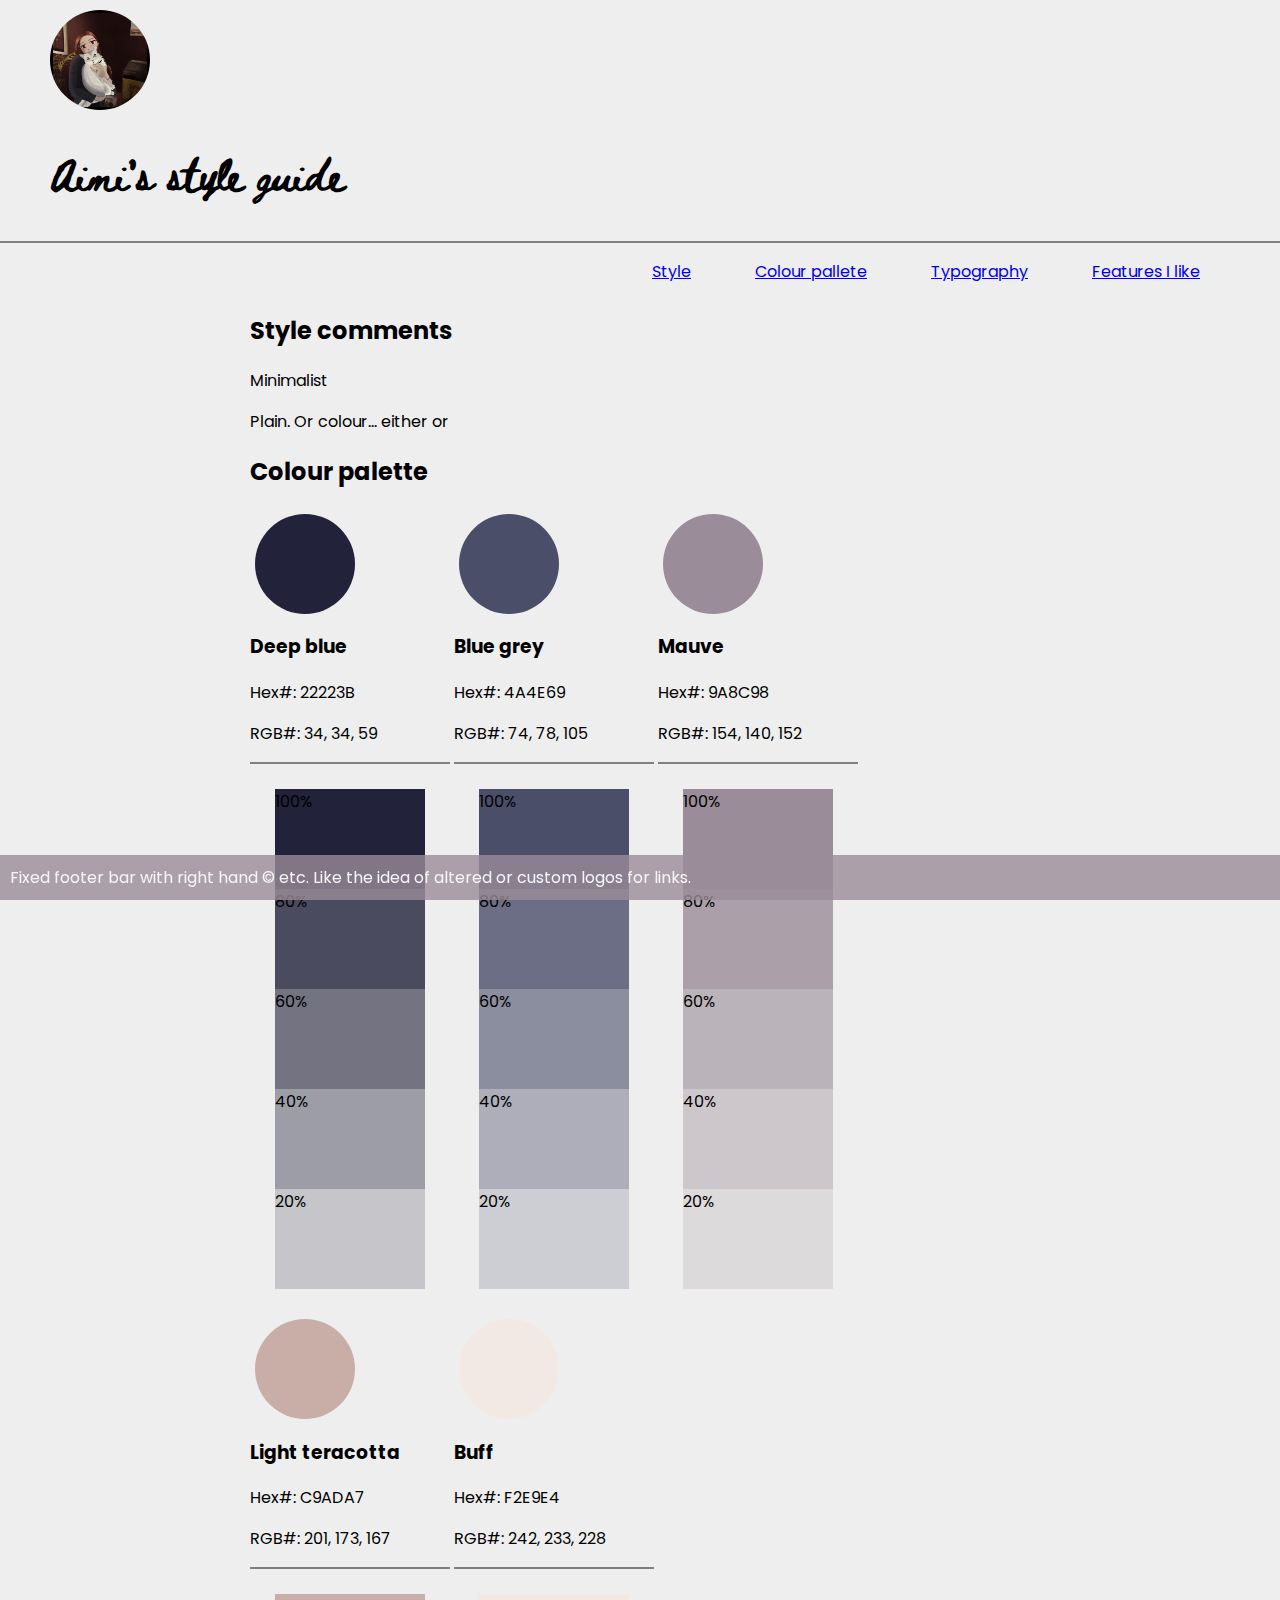
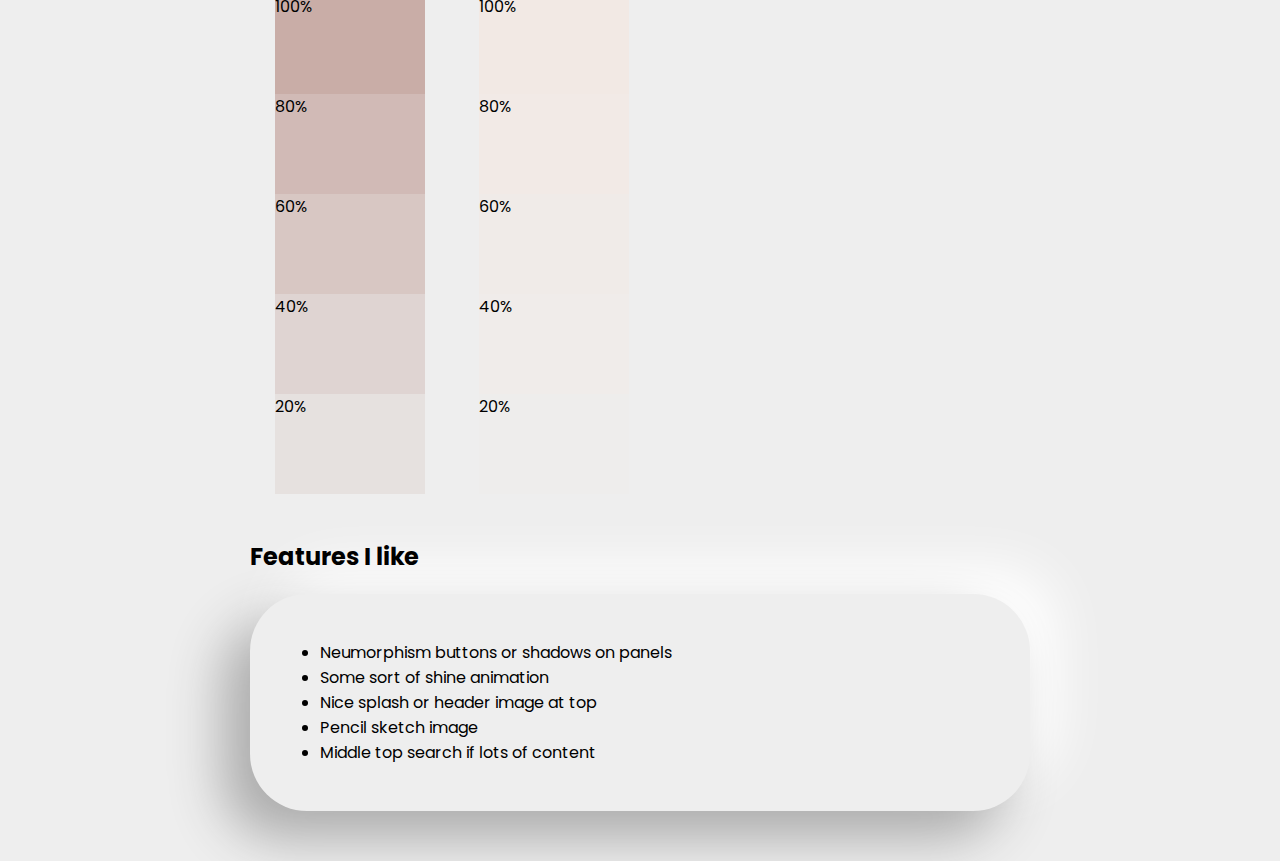
==== commit 8ab2544e: "updates to nav" ====
--- a/index.html
+++ b/index.html
@@ -12,15 +12,15 @@
     <header>
         <img alt="Nav avatar or logo" src="Aimi.jpeg">
         <h1>Aimi's style guide</h1>
-        <nav>
-            <ul>
-                <li><a href="#Style">Style</a></li>
-                <li><a href="#Pallete">Colour pallete</a></li>
-                <li><a href="typography.html">Typography</a></li>
-                <li><a href="#Features">Features I like</a></li>
-            </ul>
-        </nav>
     </header> 
+    <nav>
+        <ul>
+            <li><a href="#Style">Style</a></li>
+            <li><a href="#Pallete">Colour pallete</a></li>
+            <li><a href="typography.html">Typography</a></li>
+            <li><a href="#Features">Features I like</a></li>
+        </ul>
+    </nav>
     <main>
         <section id="Style">
             <h2 >Style comments</h2>
--- a/styles.css
+++ b/styles.css
@@ -13,12 +13,9 @@
 
 header {
     background-color: rgb(238, 238, 238);
-    position: fixed;
     width: 100%;
-    top: 0;
     margin: 0;
     padding: 10px 50px;
-    z-index: 1;
     border-bottom: 2px solid grey;
 }
 
@@ -33,9 +30,11 @@
 }
 
 nav {
+    position: sticky;
+    top: 0;
+    margin-right: 50px;
     float: right;
-    display: block;
-    margin-right: 50px;
+    background-color: rgb(238, 238, 238);
 }
 
 nav li {
@@ -45,8 +44,6 @@
 
 main {
     padding: 50px 250px;
-    position: relative;
-    top: 300px;
 }
 
 .colourContainer {
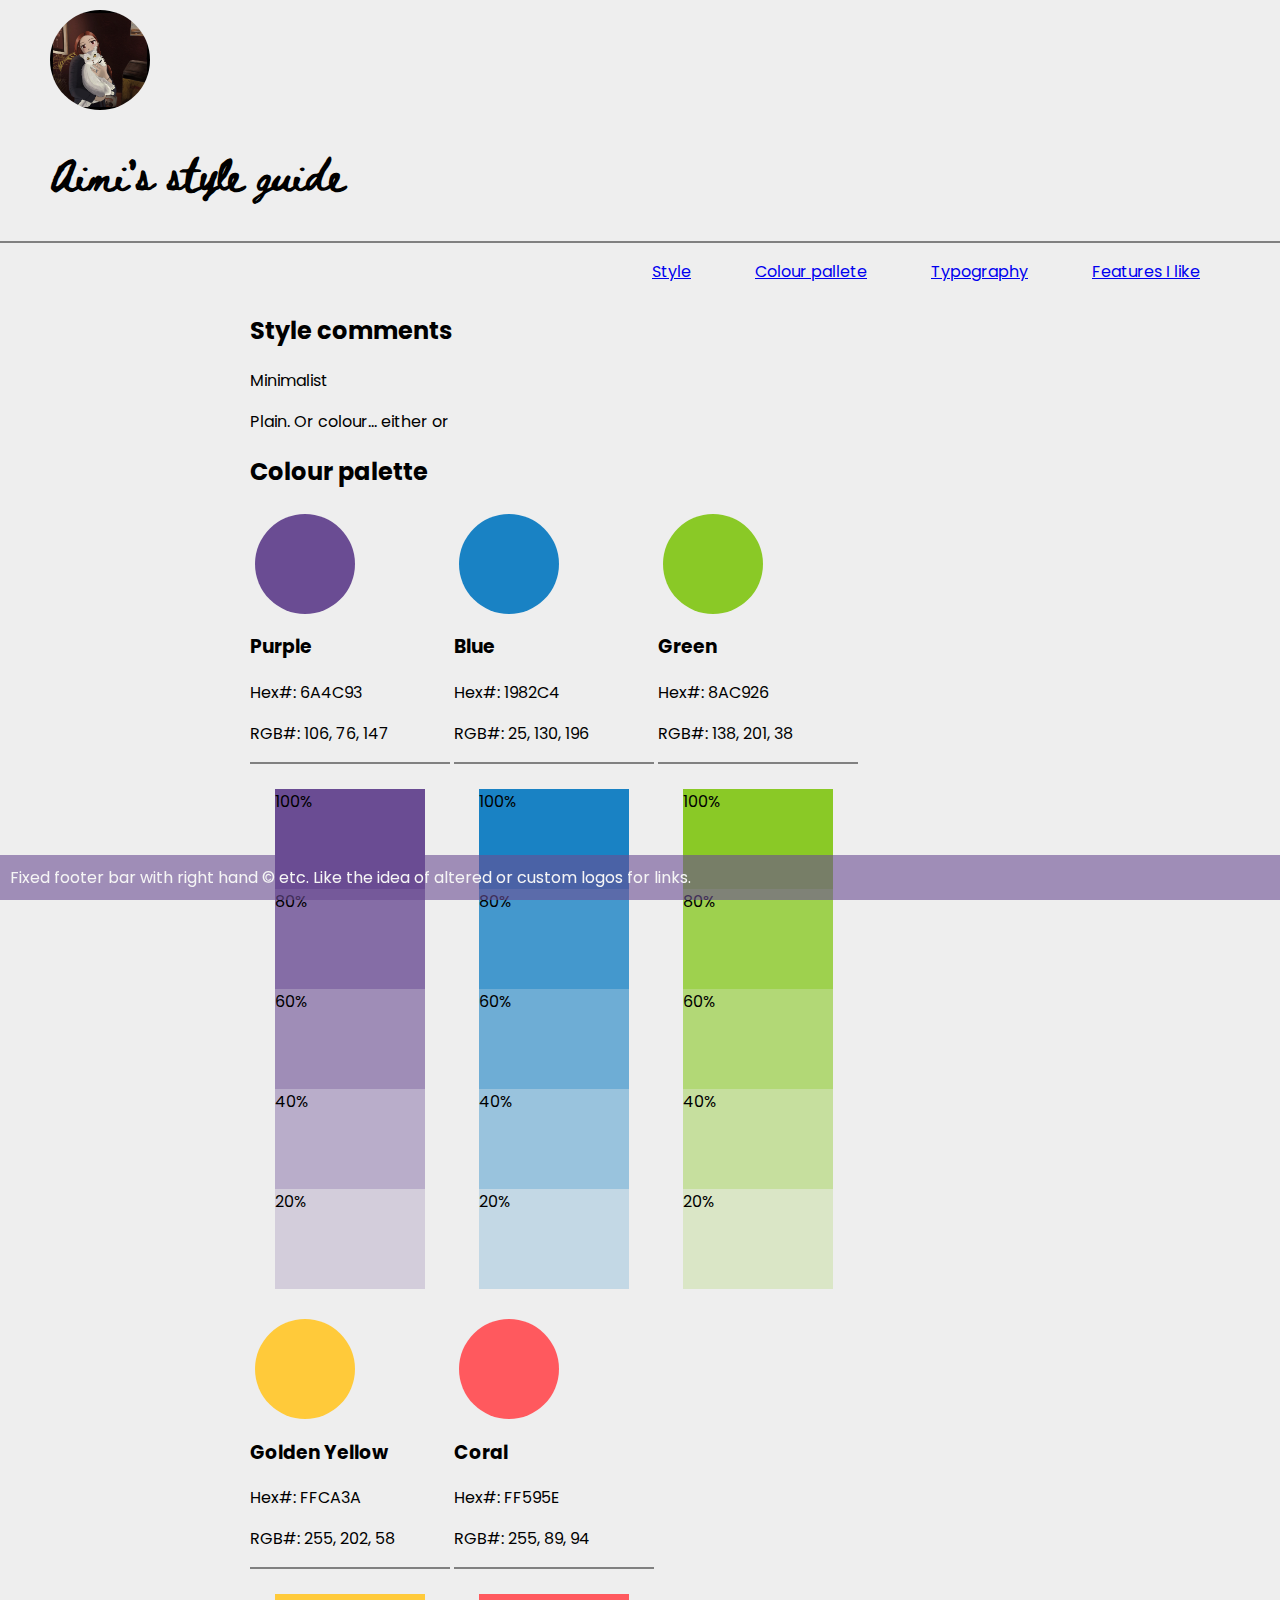
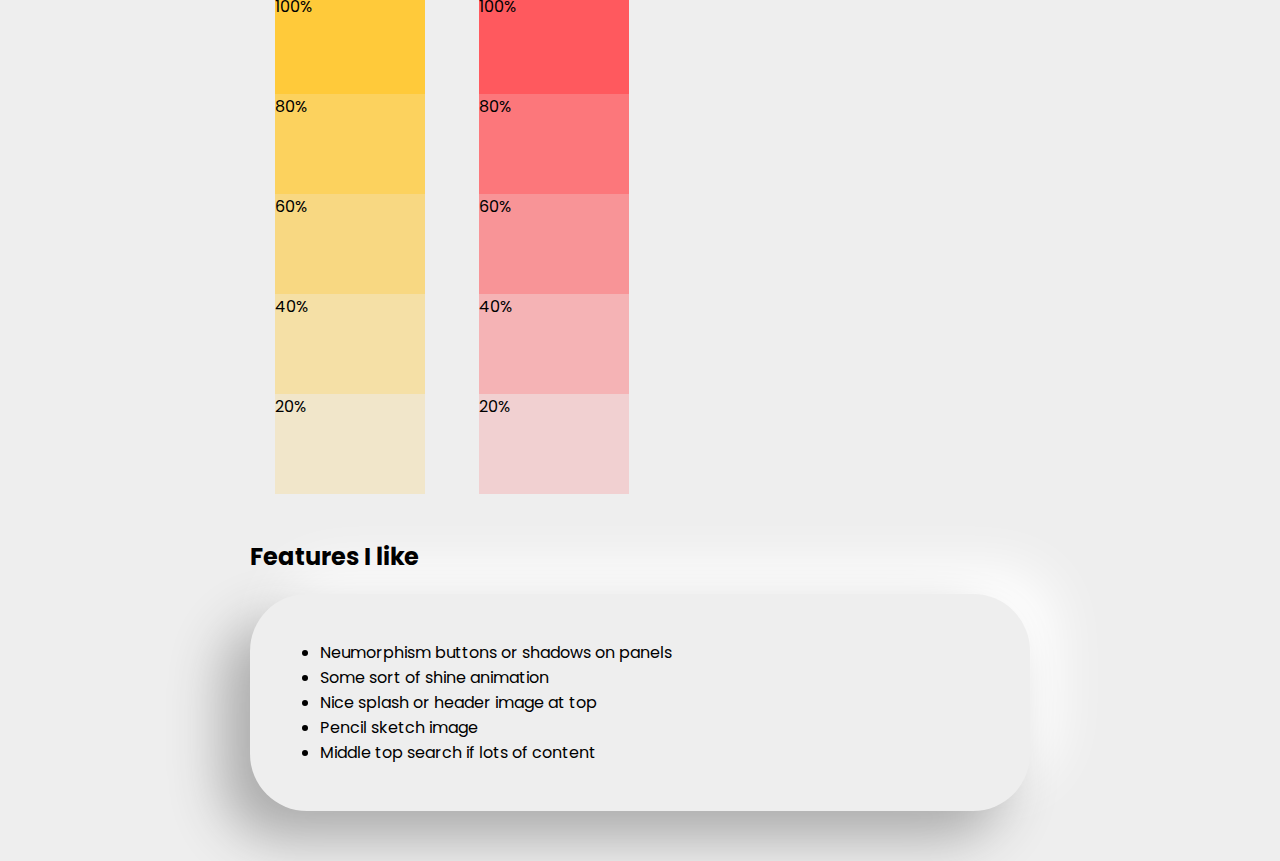
==== commit 4e7e8415: "further tidy ups" ====
--- a/index.html
+++ b/index.html
@@ -32,9 +32,9 @@
             <div class="colourContainer">
                 <div class="colour1"></div>
                 <div class="colourDetails">
-                    <h3>Deep blue</h3>
-                    <p>Hex#: 22223B</p>
-                    <p>RGB#: 34, 34, 59</p>
+                    <h3>Purple</h3>
+                    <p>Hex#: 6A4C93</p>
+                    <p>RGB#: 106, 76, 147</p>
                 </div>
                 <div class="strengthContainer">
                     <div class="colour1-100 colourswatch">100%</div>
@@ -47,9 +47,9 @@
             <div class="colourContainer">
                 <div class="colour2"></div>
                 <div class="colourDetails">
-                    <h3>Blue grey</h3>
-                    <p>Hex#: 4A4E69</p>
-                    <p>RGB#: 74, 78, 105</p>
+                    <h3>Blue</h3>
+                    <p>Hex#: 1982C4</p>
+                    <p>RGB#: 25, 130, 196</p>
                 </div>
                 <div class="strengthContainer">
                     <div class="colour2-100 colourswatch">100%</div>
@@ -62,9 +62,9 @@
             <div class="colourContainer">
                 <div class="colour3"></div>
                 <div class="colourDetails">
-                    <h3>Mauve</h3>
-                    <p>Hex#: 9A8C98</p>
-                    <p>RGB#: 154, 140, 152</p>
+                    <h3>Green</h3>
+                    <p>Hex#: 8AC926</p>
+                    <p>RGB#: 138, 201, 38</p>
                 </div>
                 <div class="strengthContainer">
                     <div class="colour3-100 colourswatch">100%</div>
@@ -77,9 +77,9 @@
             <div class="colourContainer">
                 <div class="colour4"></div>
                 <div class="colourDetails">
-                    <h3>Light teracotta</h3>
-                    <p>Hex#: C9ADA7</p>
-                    <p>RGB#: 201, 173, 167</p>
+                    <h3>Golden Yellow</h3>
+                    <p>Hex#: FFCA3A</p>
+                    <p>RGB#: 255, 202, 58</p>
                 </div>
                 <div class="strengthContainer">
                     <div class="colour4-100 colourswatch">100%</div>
@@ -92,9 +92,9 @@
             <div class="colourContainer">
                 <div class="colour5"></div>
                 <div class="colourDetails">
-                    <h3>Buff</h3>
-                    <p>Hex#: F2E9E4</p>
-                    <p>RGB#: 242, 233, 228</p>
+                    <h3>Coral</h3>
+                    <p>Hex#: FF595E</p>
+                    <p>RGB#: 255, 89, 94</p>
                 </div>
                 <div class="strengthContainer">
                     <div class="colour5-100 colourswatch">100%</div>
--- a/styles.css
+++ b/styles.css
@@ -52,7 +52,7 @@
 
 .colour1 {
     display: block;
-    background-color: rgba(34, 34, 59, 1);
+    background-color: rgba(106, 76, 147, 1);
     height: 100px;
     width: 100px;
     margin: 5px;
@@ -70,29 +70,29 @@
 }
 
 .colour1-100 {
-    background-color: rgba(34, 34, 59, 1);
+    background-color: rgba(106, 76, 147, 1);
 }
 
 .colour1-80 {
-    background-color: rgba(34, 34, 59, 0.8);
+    background-color: rgba(106, 76, 147, 0.8);
 }
 
 .colour1-60 {
-    background-color: rgba(34, 34, 59, 0.6);
+    background-color: rgba(106, 76, 147, 0.6);
 }
 
 .colour1-40 {
-    background-color: rgba(34, 34, 59, 0.4);
+    background-color: rgba(106, 76, 147, 0.4);
 }
 
 .colour1-20 {
-    background-color: rgba(34, 34, 59, 0.2);
+    background-color: rgba(106, 76, 147, 0.2);
 }
 
 
 .colour2 {
     display: block;
-    background-color: rgba(74, 78, 105, 1);
+    background-color: rgba(25, 130, 196, 1);
     height: 100px;
     width: 100px;
     margin: 5px;
@@ -101,28 +101,28 @@
 }
 
 .colour2-100 {
-    background-color: rgba(74, 78, 105, 1);
+    background-color: rgba(25, 130, 196, 1);
 }
 
 .colour2-80 {
-    background-color: rgba(74, 78, 105, 0.8);
+    background-color: rgba(25, 130, 196, 0.8);
 }
 
 .colour2-60 {
-    background-color: rgba(74, 78, 105, 0.6);
+    background-color: rgba(25, 130, 196, 0.6);
 }
 
 .colour2-40 {
-    background-color: rgba(74, 78, 105, 0.4);
+    background-color: rgba(25, 130, 196, 0.4);
 }
 
 .colour2-20 {
-    background-color: rgba(74, 78, 105, 0.2);
+    background-color: rgba(25, 130, 196, 0.2);
 }
 
 .colour3 {
     display: block;
-    background-color: rgba(154, 140, 152, 1);
+    background-color: rgba(138, 201, 38, 1);
     height: 100px;
     width: 100px;
     margin: 5px;
@@ -131,28 +131,28 @@
 }
 
 .colour3-100 {
-    background-color: rgba(154, 140, 152, 1);
+    background-color: rgba(138, 201, 38, 1);
 }
 
 .colour3-80 {
-    background-color: rgba(154, 140, 152, 0.8);
+    background-color: rgba(138, 201, 38, 0.8);
 }
 
 .colour3-60 {
-    background-color: rgba(154, 140, 152, 0.6);
+    background-color: rgba(138, 201, 38, 0.6);
 }
 
 .colour3-40 {
-    background-color: rgba(154, 140, 152, 0.4);
+    background-color: rgba(138, 201, 38, 0.4);
 }
 
 .colour3-20 {
-    background-color: rgba(154, 140, 152, 0.2);
+    background-color: rgba(138, 201, 38, 0.2);
 }
 
 .colour4 {
     display: block;
-    background-color: rgba(201, 173, 167, 1);
+    background-color: rgba(255, 202, 58, 1);
     height: 100px;
     width: 100px;
     margin: 5px;
@@ -161,28 +161,28 @@
 }
 
 .colour4-100 {
-    background-color: rgba(201, 173, 167, 1);
+    background-color: rgba(255, 202, 58, 1);
 }
 
 .colour4-80 {
-    background-color: rgba(201, 173, 167, 0.8);
+    background-color: rgba(255, 202, 58, 0.8);
 }
 
 .colour4-60 {
-    background-color: rgba(201, 173, 167, 0.6);
+    background-color: rgba(255, 202, 58, 0.6);
 }
 
 .colour4-40 {
-    background-color: rgba(201, 173, 167, 0.4);
+    background-color: rgba(255, 202, 58, 0.4);
 }
 
 .colour4-20 {
-    background-color: rgba(201, 173, 167, 0.2);
+    background-color: rgba(255, 202, 58, 0.2);
 }
 
 .colour5 {
     display: block;
-    background-color: rgba(242, 233, 228, 1);
+    background-color: rgba(255, 89, 94, 1);
     height: 100px;
     width: 100px;
     margin: 5px;
@@ -191,23 +191,23 @@
 }
 
 .colour5-100 {
-    background-color: rgba(242, 233, 228, 1);
+    background-color: rgba(255, 89, 94, 1);
 }
 
 .colour5-80 {
-    background-color: rgba(242, 233, 228, 0.8);
+    background-color: rgba(255, 89, 94, 0.8);
 }
 
 .colour5-60 {
-    background-color: rgba(242, 233, 228, 0.6);
+    background-color: rgba(255, 89, 94, 0.6);
 }
 
 .colour5-40 {
-    background-color: rgba(242, 233, 228, 0.4);
+    background-color: rgba(255, 89, 94, 0.4);
 }
 
 .colour5-20 {
-    background-color: rgba(242, 233, 228, 0.2);
+    background-color: rgba(255, 89, 94, 0.2);
 }
 
 .colourDetails {
@@ -216,7 +216,6 @@
 }
 
 .fontcontainer {
-    border-top: 2px solid grey;
     border-bottom: 2px solid grey;
     display: inline-block;
     padding: 5px;
@@ -243,14 +242,15 @@
 }
 
 #Typography {
-    margin-top: 350px;
+    margin-top: 50px;
+    padding: 50px 250px;
 }
 
 footer {
     position: fixed;
     bottom: 0;
     width: 100%;
-    background-color: rgba(154, 140, 152, 0.8);
+    background-color: rgba(106, 76, 147, 0.6);
     color: whitesmoke;
     padding: 10px;
 }